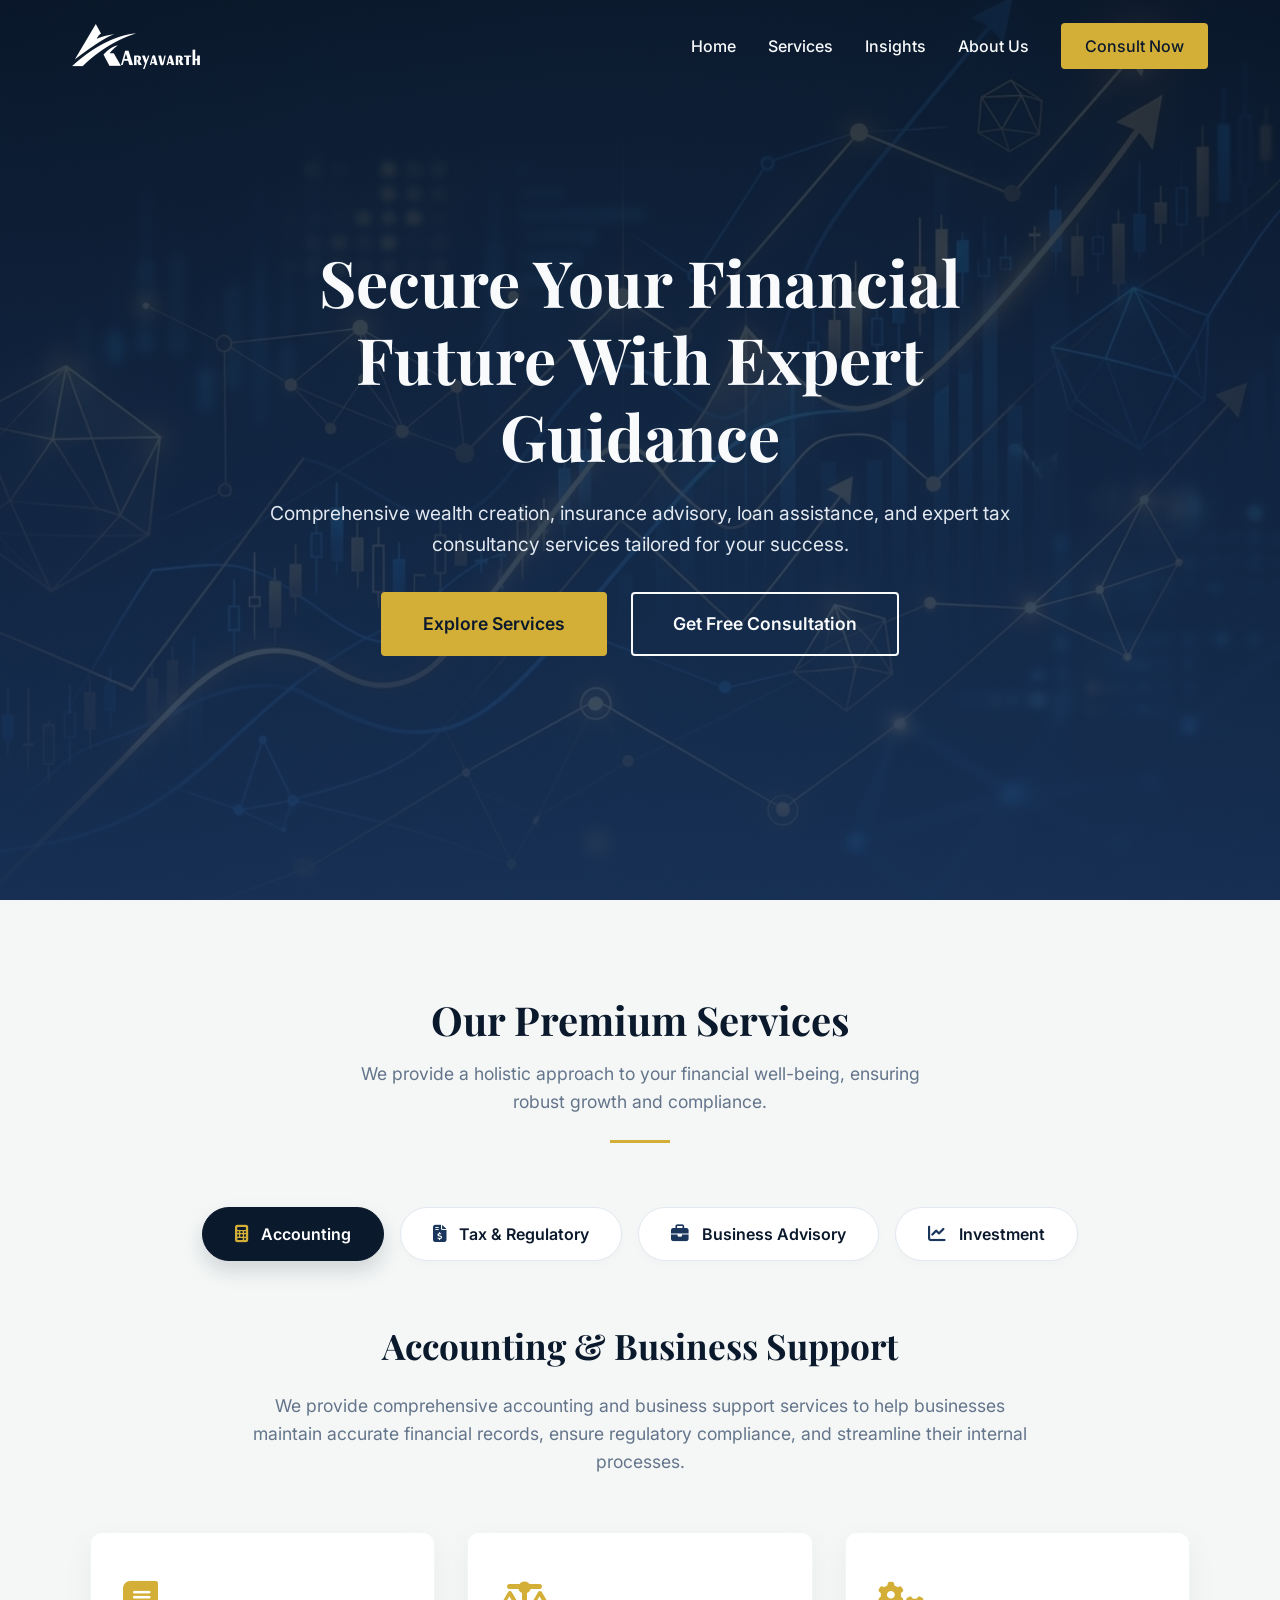
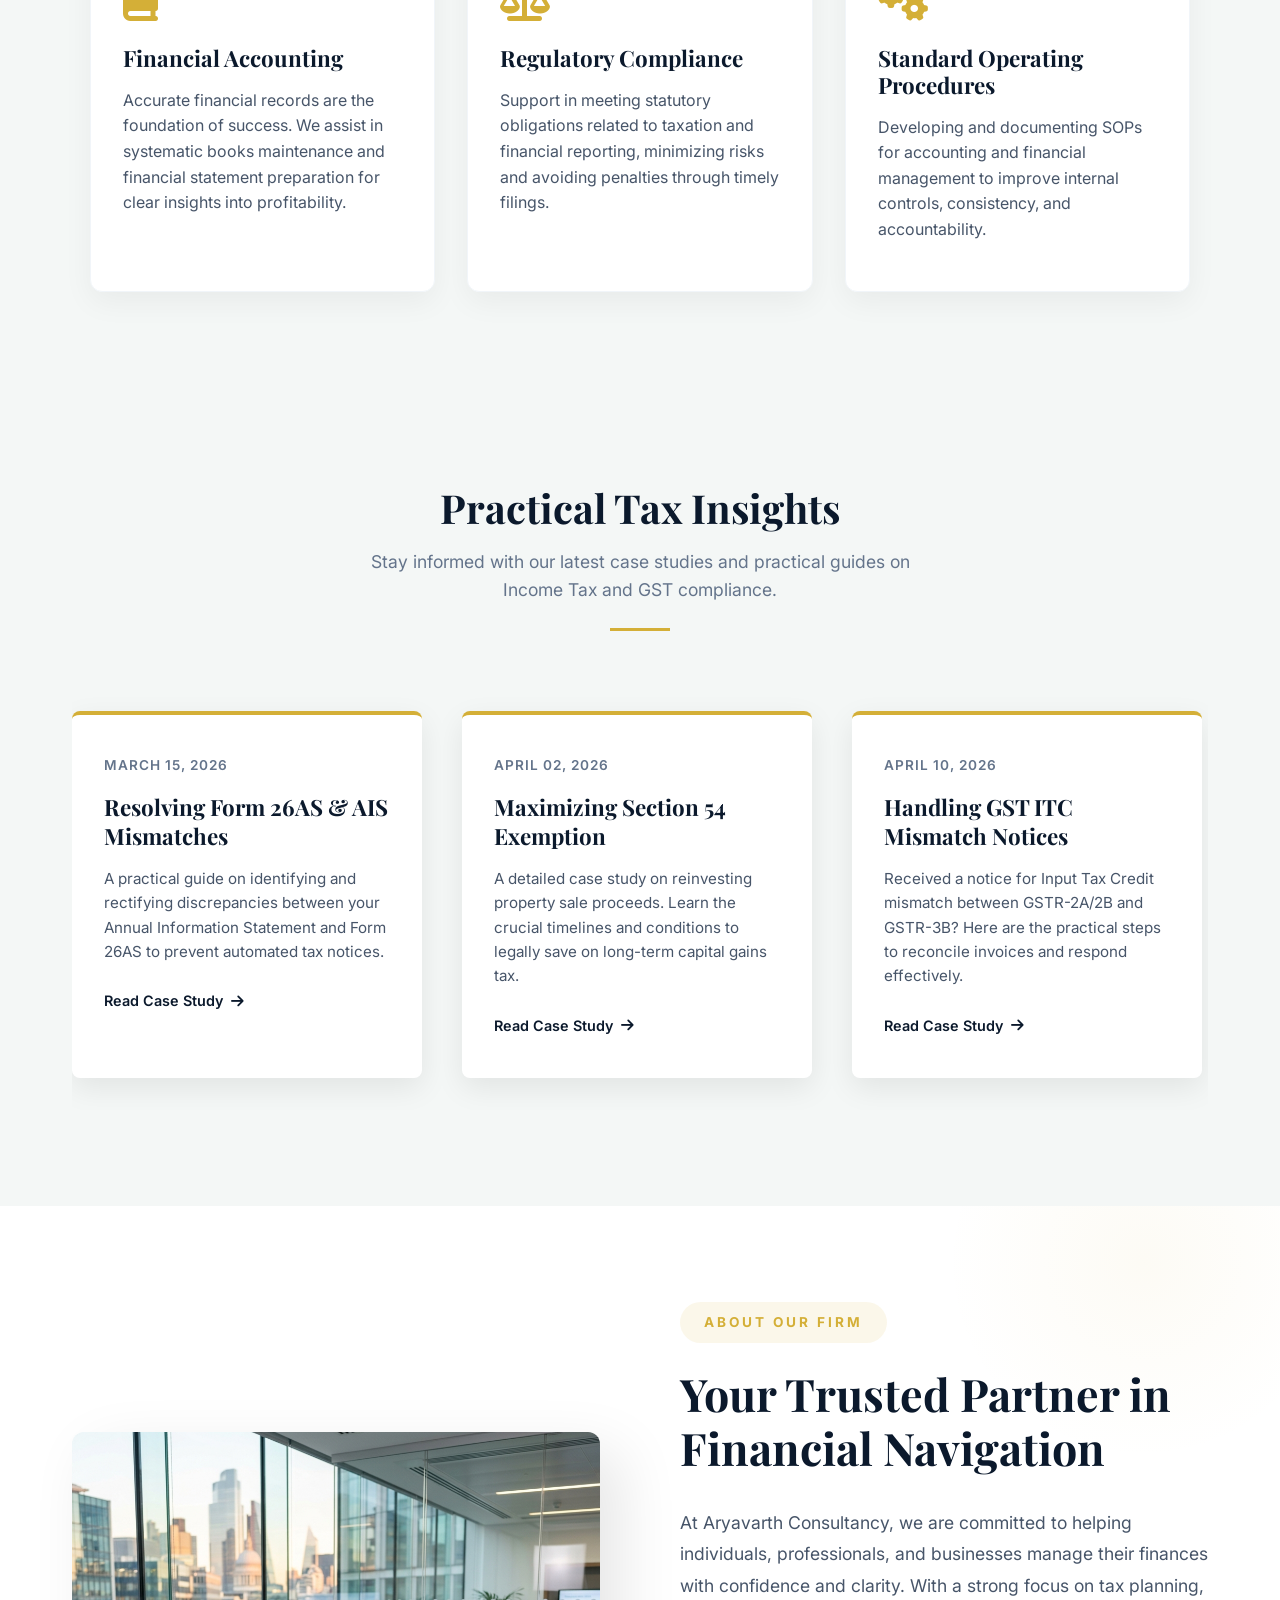
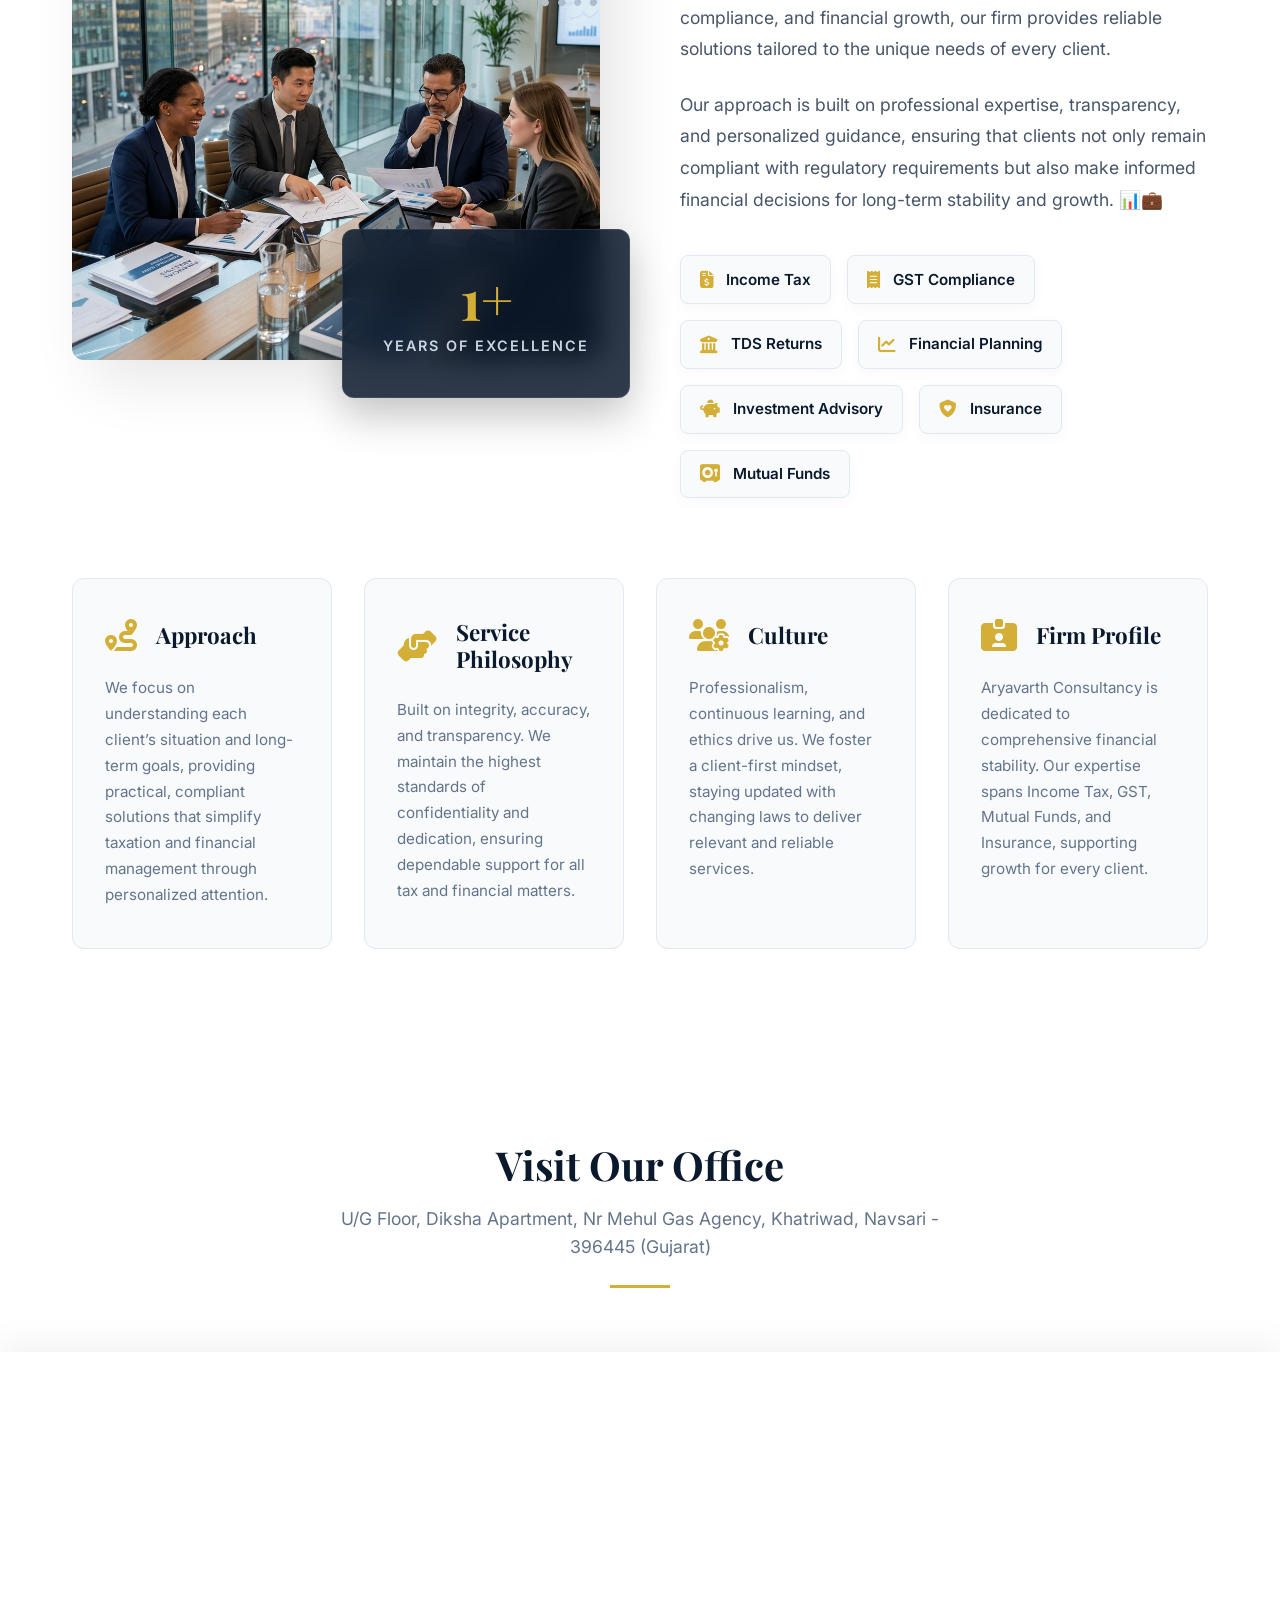
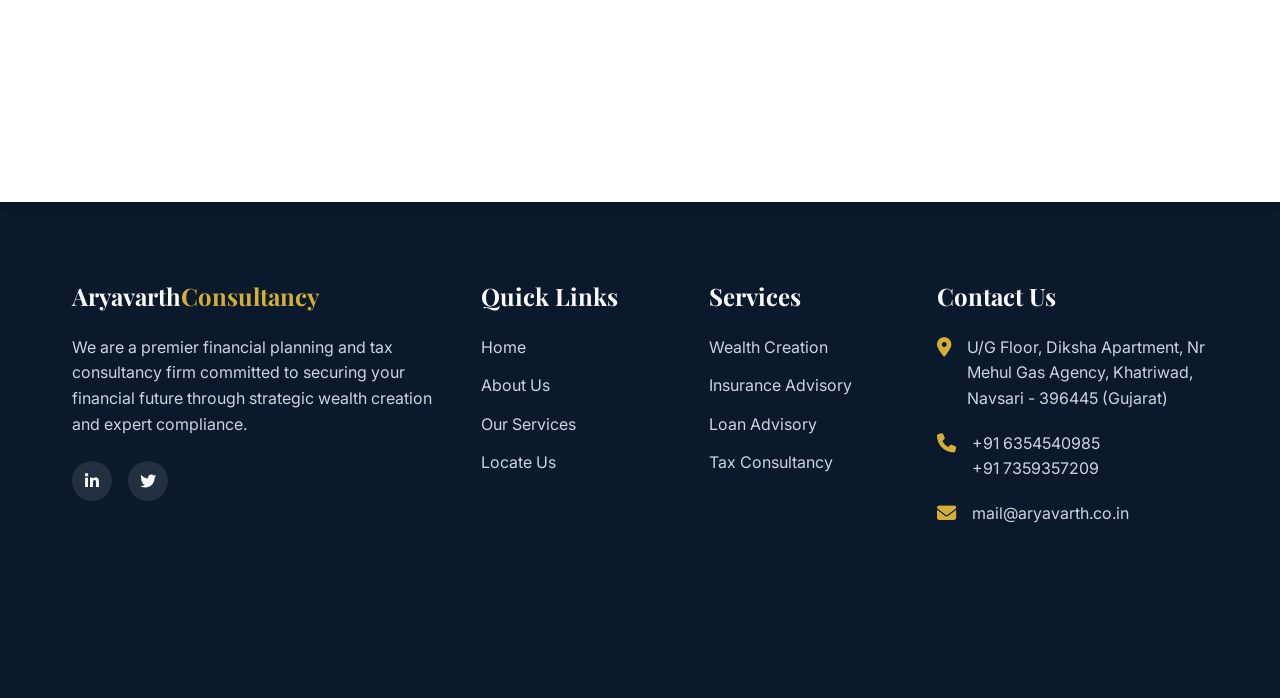
==== index.html @ e41b0fa5 "Add files via upload" ====
<!DOCTYPE html>
<html lang="en">
<head>
    <meta charset="UTF-8">
    <meta name="viewport" content="width=device-width, initial-scale=1.0">
    <meta name="description" content="Professional Financial Planning and Tax Consultancy Firm. We provide wealth creation, insurance advisory, loan advisory, and tax consultancy services.">
    <title>Aryavarth Financial & Tax Consultancy</title>
    <link rel="stylesheet" href="styles.css">
    <!-- FontAwesome for Icons -->
    <link rel="stylesheet" href="https://cdnjs.cloudflare.com/ajax/libs/font-awesome/6.4.0/css/all.min.css">
</head>
<body>

    <!-- Header & Navigation -->
    <header>
        <div class="container nav-container">
            <a href="#" class="logo">
                <img src="logo-white.png" alt="Aryavarth Consultancy Logo">
            </a>
            
            <div class="hamburger">
                <i class="fa-solid fa-bars"></i>
            </div>
            
            <ul class="nav-links">
                <li><a href="#home">Home</a></li>
                <li><a href="#services">Services</a></li>
                <li><a href="#blogs">Insights</a></li>
                <li><a href="#about">About Us</a></li>
                <li><a href="#contact" class="cta-btn">Consult Now</a></li>
            </ul>
        </div>
    </header>

    <!-- Hero Section -->
    <section id="home" class="hero">
        <div class="container">
            <div class="hero-content">
                <h1>Secure Your Financial Future With Expert Guidance</h1>
                <p>Comprehensive wealth creation, insurance advisory, loan assistance, and expert tax consultancy services tailored for your success.</p>
                <div class="hero-buttons">
                    <a href="#services" class="btn-primary">Explore Services</a>
                    <a href="https://wa.me/917359357209" target="_blank" class="btn-secondary">Get Free Consultation</a>
                </div>
            </div>
        </div>
    </section>

    <!-- Services Section -->
    <section id="services">
        <div class="container">
            <div class="section-title reveal">
                <h2>Our Premium Services</h2>
                <p>We provide a holistic approach to your financial well-being, ensuring robust growth and compliance.</p>
                <div class="title-line"></div>
            </div>
            
            <div class="services-tabs-container reveal">
                <div class="services-tabs-header">
                    <button class="tab-btn active" data-tab="accounting">
                        <i class="fa-solid fa-calculator"></i>
                        <span>Accounting</span>
                    </button>
                    <button class="tab-btn" data-tab="tax">
                        <i class="fa-solid fa-file-invoice-dollar"></i>
                        <span>Tax & Regulatory</span>
                    </button>
                    <button class="tab-btn" data-tab="advisory">
                        <i class="fa-solid fa-briefcase"></i>
                        <span>Business Advisory</span>
                    </button>
                    <button class="tab-btn" data-tab="investment">
                        <i class="fa-solid fa-chart-line"></i>
                        <span>Investment</span>
                    </button>
                </div>

                <div class="services-tabs-content">
                    <!-- Tab 1: Accounting -->
                    <div class="tab-panel active" id="accounting">
                        <div class="panel-header">
                            <h3>Accounting & Business Support</h3>
                            <p>We provide comprehensive accounting and business support services to help businesses maintain accurate financial records, ensure regulatory compliance, and streamline their internal processes.</p>
                        </div>
                        <div class="sub-services-grid">
                            <div class="sub-service-card">
                                <i class="fa-solid fa-book"></i>
                                <h4>Financial Accounting</h4>
                                <p>Accurate financial records are the foundation of success. We assist in systematic books maintenance and financial statement preparation for clear insights into profitability.</p>
                            </div>
                            <div class="sub-service-card">
                                <i class="fa-solid fa-scale-balanced"></i>
                                <h4>Regulatory Compliance</h4>
                                <p>Support in meeting statutory obligations related to taxation and financial reporting, minimizing risks and avoiding penalties through timely filings.</p>
                            </div>
                            <div class="sub-service-card">
                                <i class="fa-solid fa-gears"></i>
                                <h4>Standard Operating Procedures</h4>
                                <p>Developing and documenting SOPs for accounting and financial management to improve internal controls, consistency, and accountability.</p>
                            </div>
                        </div>
                    </div>

                    <!-- Tab 2: Tax -->
                    <div class="tab-panel" id="tax">
                        <div class="panel-header">
                            <h3>Tax and Regulatory Support</h3>
                            <p>We help individuals and businesses navigate the complexities of tax laws and compliance requirements, ensuring you remain compliant while optimizing your tax positions.</p>
                        </div>
                        <div class="sub-services-grid">
                            <div class="sub-service-card">
                                <i class="fa-solid fa-globe"></i>
                                <h4>Tax Advisory</h4>
                                <p>Expert guidance on Domestic and International tax matters, focusing on tax-efficient structuring and minimizing regulatory risks.</p>
                            </div>
                            <div class="sub-service-card">
                                <i class="fa-solid fa-list-check"></i>
                                <h4>Compliance Services</h4>
                                <p>Full management of tax registrations, return filings, and documentation to ensure you stay aligned with evolving statutory requirements.</p>
                            </div>
                            <div class="sub-service-card">
                                <i class="fa-solid fa-receipt"></i>
                                <h4>Goods and Services Tax</h4>
                                <p>End-to-end GST support including registration, regular filings, reconciliation, and representation for complete peace of mind.</p>
                            </div>
                        </div>
                    </div>

                    <!-- Tab 3: Advisory -->
                    <div class="tab-panel" id="advisory">
                        <div class="panel-header">
                            <h3>Business Advisory</h3>
                            <p>Strategic guidance and regulatory support designed to help entrepreneurs and organizations make informed decisions at every stage of growth.</p>
                        </div>
                        <div class="sub-services-grid">
                            <div class="sub-service-card">
                                <i class="fa-solid fa-building"></i>
                                <h4>Corporate Advisory</h4>
                                <p>Assistance in business formation, corporate structuring, and expansions ensuring actions align with legal and governance standards.</p>
                            </div>
                            <div class="sub-service-card">
                                <i class="fa-solid fa-magnifying-glass-chart"></i>
                                <h4>Due Diligence</h4>
                                <p>Detailed reviews of financial, legal, and operational aspects before major transactions to identify potential risks and transparency.</p>
                            </div>
                            <div class="sub-service-card">
                                <i class="fa-solid fa-signature"></i>
                                <h4>Secretarial Compliance</h4>
                                <p>Management of statutory registers, resolutions, and filings with regulatory authorities to maintain high governance standards.</p>
                            </div>
                        </div>
                    </div>

                    <!-- Tab 4: Investment -->
                    <div class="tab-panel" id="investment">
                        <div class="panel-header">
                            <h3>Investment Advisory</h3>
                            <p>Building long-term wealth through structured, diversified strategies based on your financial goals, risk appetite, and investment horizon.</p>
                        </div>
                        <div class="sub-services-grid">
                            <div class="sub-service-card">
                                <i class="fa-solid fa-compass"></i>
                                <h4>Financial Planning</h4>
                                <p>Development of a stable financial roadmap balancing income, savings, and investments for long-term security.</p>
                            </div>
                            <div class="sub-service-card">
                                <i class="fa-solid fa-chart-pie"></i>
                                <h4>Mutual Fund Advisory</h4>
                                <p>Guidance in selecting suitable mutual fund schemes with ongoing portfolio monitoring and periodic reviews for alignment.</p>
                            </div>
                            <div class="sub-service-card">
                                <i class="fa-solid fa-shield-halved"></i>
                                <h4>Insurance Advisory</h4>
                                <p>Selection of life, health, and general insurance solutions as essential components of a comprehensive protection plan.</p>
                            </div>
                        </div>
                    </div>
                </div>
            </div>
        </div>
    </section>

    <!-- Blogs / Insights Section -->
    <section id="blogs" style="background-color: var(--bg-light);">
        <div class="container">
            <div class="section-title reveal">
                <h2>Practical Tax Insights</h2>
                <p>Stay informed with our latest case studies and practical guides on Income Tax and GST compliance.</p>
                <div class="title-line"></div>
            </div>
            
            <div class="carousel-container">
                <div class="carousel-track">
                    <!-- Set 1 -->
                    <div class="blog-card">
                        <div class="blog-date">March 15, 2026</div>
                        <h3>Resolving Form 26AS & AIS Mismatches</h3>
                        <p>A practical guide on identifying and rectifying discrepancies between your Annual Information Statement and Form 26AS to prevent automated tax notices.</p>
                        <a href="blog-26as.html" class="read-more">Read Case Study <i class="fa-solid fa-arrow-right"></i></a>
                    </div>
                    <div class="blog-card">
                        <div class="blog-date">April 02, 2026</div>
                        <h3>Maximizing Section 54 Exemption</h3>
                        <p>A detailed case study on reinvesting property sale proceeds. Learn the crucial timelines and conditions to legally save on long-term capital gains tax.</p>
                        <a href="blog-sec54.html" class="read-more">Read Case Study <i class="fa-solid fa-arrow-right"></i></a>
                    </div>
                    <div class="blog-card">
                        <div class="blog-date">April 10, 2026</div>
                        <h3>Handling GST ITC Mismatch Notices</h3>
                        <p>Received a notice for Input Tax Credit mismatch between GSTR-2A/2B and GSTR-3B? Here are the practical steps to reconcile invoices and respond effectively.</p>
                        <a href="blog-gst.html" class="read-more">Read Case Study <i class="fa-solid fa-arrow-right"></i></a>
                    </div>
                    <div class="blog-card">
                        <div class="blog-date">April 14, 2026</div>
                        <h3>New Tax Regime vs Old Tax Regime</h3>
                        <p>With the recent updates to tax slabs, find out whether switching to the New Tax Regime is beneficial for your specific income level and investments.</p>
                        <a href="blog-regime.html" class="read-more">Read Case Study <i class="fa-solid fa-arrow-right"></i></a>
                    </div>
                    <div class="blog-card">
                        <div class="blog-date">April 16, 2026</div>
                        <h3>Claiming TDS Refund (No Taxable Income)</h3>
                        <p>Did the bank deduct TDS on your FDs even though your total income is below the exemption limit? Learn how to file your ITR and claim your refund seamlessly.</p>
                        <a href="blog-tds.html" class="read-more">Read Case Study <i class="fa-solid fa-arrow-right"></i></a>
                    </div>

                    <!-- Set 2 (Duplicated for seamless loop) -->
                    <div class="blog-card">
                        <div class="blog-date">March 15, 2026</div>
                        <h3>Resolving Form 26AS & AIS Mismatches</h3>
                        <p>A practical guide on identifying and rectifying discrepancies between your Annual Information Statement and Form 26AS to prevent automated tax notices.</p>
                        <a href="blog-26as.html" class="read-more">Read Case Study <i class="fa-solid fa-arrow-right"></i></a>
                    </div>
                    <div class="blog-card">
                        <div class="blog-date">April 02, 2026</div>
                        <h3>Maximizing Section 54 Exemption</h3>
                        <p>A detailed case study on reinvesting property sale proceeds. Learn the crucial timelines and conditions to legally save on long-term capital gains tax.</p>
                        <a href="blog-sec54.html" class="read-more">Read Case Study <i class="fa-solid fa-arrow-right"></i></a>
                    </div>
                    <div class="blog-card">
                        <div class="blog-date">April 10, 2026</div>
                        <h3>Handling GST ITC Mismatch Notices</h3>
                        <p>Received a notice for Input Tax Credit mismatch between GSTR-2A/2B and GSTR-3B? Here are the practical steps to reconcile invoices and respond effectively.</p>
                        <a href="blog-gst.html" class="read-more">Read Case Study <i class="fa-solid fa-arrow-right"></i></a>
                    </div>
                    <div class="blog-card">
                        <div class="blog-date">April 14, 2026</div>
                        <h3>New Tax Regime vs Old Tax Regime</h3>
                        <p>With the recent updates to tax slabs, find out whether switching to the New Tax Regime is beneficial for your specific income level and investments.</p>
                        <a href="blog-regime.html" class="read-more">Read Case Study <i class="fa-solid fa-arrow-right"></i></a>
                    </div>
                    <div class="blog-card">
                        <div class="blog-date">April 16, 2026</div>
                        <h3>Claiming TDS Refund (No Taxable Income)</h3>
                        <p>Did the bank deduct TDS on your FDs even though your total income is below the exemption limit? Learn how to file your ITR and claim your refund seamlessly.</p>
                        <a href="blog-tds.html" class="read-more">Read Case Study <i class="fa-solid fa-arrow-right"></i></a>
                    </div>
                </div>
            </div>
        </div>
    </section>

    <!-- About Section -->
    <section id="about" class="about">
        <div class="container">
            <div class="about-container">
                <div class="about-image reveal">
                    <img src="about-img.png" alt="Aryavarth Consultancy Meeting">
                    <div class="about-experience glass-effect">
                        <span class="exp-number" data-target="5">0+</span>
                        <span class="exp-text">Years of Excellence</span>
                    </div>
                </div>
                
                <div class="about-content reveal" style="transition-delay: 0.2s;">
                    <div class="mission-label">About Our Firm</div>
                    <h2>Your Trusted Partner in Financial Navigation</h2>
                    <p>At Aryavarth Consultancy, we are committed to helping individuals, professionals, and businesses manage their finances with confidence and clarity. With a strong focus on tax planning, compliance, and financial growth, our firm provides reliable solutions tailored to the unique needs of every client.</p>
                    
                    <p>Our approach is built on professional expertise, transparency, and personalized guidance, ensuring that clients not only remain compliant with regulatory requirements but also make informed financial decisions for long-term stability and growth. 📊💼</p>
                    
                    <div class="about-specializations">
                        <span class="spec-tag"><i class="fa-solid fa-file-invoice-dollar"></i> Income Tax</span>
                        <span class="spec-tag"><i class="fa-solid fa-receipt"></i> GST Compliance</span>
                        <span class="spec-tag"><i class="fa-solid fa-building-columns"></i> TDS Returns</span>
                        <span class="spec-tag"><i class="fa-solid fa-chart-line"></i> Financial Planning</span>
                        <span class="spec-tag"><i class="fa-solid fa-piggy-bank"></i> Investment Advisory</span>
                        <span class="spec-tag"><i class="fa-solid fa-shield-heart"></i> Insurance</span>
                        <span class="spec-tag"><i class="fa-solid fa-vault"></i> Mutual Funds</span>
                    </div>
                </div>
            </div>

            <!-- New 4-Pillar Pillars Grid -->
            <div class="about-pillars grid reveal">
                <div class="pillar-card">
                    <div class="pillar-header">
                        <i class="fa-solid fa-route"></i>
                        <h3>Approach</h3>
                    </div>
                    <p>We focus on understanding each client’s situation and long-term goals, providing practical, compliant solutions that simplify taxation and financial management through personalized attention.</p>
                </div>
                <div class="pillar-card">
                    <div class="pillar-header">
                        <i class="fa-solid fa-handshake-angle"></i>
                        <h3>Service Philosophy</h3>
                    </div>
                    <p>Built on integrity, accuracy, and transparency. We maintain the highest standards of confidentiality and dedication, ensuring dependable support for all tax and financial matters.</p>
                </div>
                <div class="pillar-card">
                    <div class="pillar-header">
                        <i class="fa-solid fa-users-gear"></i>
                        <h3>Culture</h3>
                    </div>
                    <p>Professionalism, continuous learning, and ethics drive us. We foster a client-first mindset, staying updated with changing laws to deliver relevant and reliable services.</p>
                </div>
                <div class="pillar-card">
                    <div class="pillar-header">
                        <i class="fa-solid fa-id-card-clip"></i>
                        <h3>Firm Profile</h3>
                    </div>
                    <p>Aryavarth Consultancy is dedicated to comprehensive financial stability. Our expertise spans Income Tax, GST, Mutual Funds, and Insurance, supporting growth for every client.</p>
                </div>
            </div>
        </div>
    </section>

    <!-- Map Section -->
    <section id="location" class="map-section">
        <div class="container">
            <div class="section-title reveal">
                <h2>Visit Our Office</h2>
                <p>U/G Floor, Diksha Apartment, Nr Mehul Gas Agency, Khatriwad, Navsari - 396445 (Gujarat)</p>
                <div class="title-line"></div>
            </div>
        </div>
        <div class="map-container reveal">
            <iframe
                src="https://www.google.com/maps/embed?pb=!1m18!1m12!1m3!1d3732.5!2d72.9361052!3d20.9533528!2m3!1f0!2f0!3f0!3m2!1i1024!2i768!4f13.1!3m3!1m2!1s0x3be0f722a81e7ac7%3A0x389d4994167c1cee!2sAryavarth%20Consultancy!5e0!3m2!1sen!2sin!4v1713600000000"
                width="100%"
                height="450"
                style="border:0;"
                allowfullscreen=""
                loading="lazy"
                referrerpolicy="no-referrer-when-downgrade"
                title="Aryavarth Consultancy Office Location">
            </iframe>
        </div>
    </section>

    <!-- Footer & Contact -->
    <footer id="contact">
        <div class="container">
            <div class="footer-grid">
                <div class="footer-col reveal">
                    <h3>Aryavarth<span>Consultancy</span></h3>
                    <p>We are a premier financial planning and tax consultancy firm committed to securing your financial future through strategic wealth creation and expert compliance.</p>
                    <div class="social-links">
                        <a href="https://www.linkedin.com/company/aryavarth-consultancy/" target="_blank"><i class="fa-brands fa-linkedin-in"></i></a>
                        <a href="https://x.com/Aryavarth1002" target="_blank"><i class="fa-brands fa-twitter"></i></a>
                    </div>
                </div>
                
                <div class="footer-col reveal" style="transition-delay: 0.1s;">
                    <h3>Quick Links</h3>
                    <ul class="footer-links">
                        <li><a href="#home">Home</a></li>
                        <li><a href="#about">About Us</a></li>
                        <li><a href="#services">Our Services</a></li>
                        <li><a href="#location">Locate Us</a></li>
                    </ul>
                </div>

                <div class="footer-col reveal" style="transition-delay: 0.2s;">
                    <h3>Services</h3>
                    <ul class="footer-links">
                        <li><a href="#services">Wealth Creation</a></li>
                        <li><a href="#services">Insurance Advisory</a></li>
                        <li><a href="#services">Loan Advisory</a></li>
                        <li><a href="#services">Tax Consultancy</a></li>
                    </ul>
                </div>

                <div class="footer-col reveal" style="transition-delay: 0.3s;">
                    <h3>Contact Us</h3>
                    <ul class="contact-info">
                        <li>
                            <i class="fa-solid fa-location-dot"></i>
                            <span>U/G Floor, Diksha Apartment, Nr Mehul Gas Agency, Khatriwad, Navsari - 396445 (Gujarat)</span>
                        </li>
                        <li>
                            <i class="fa-solid fa-phone"></i>
                            <span>+91 6354540985<br>+91 7359357209</span>
                        </li>
                        <li>
                            <i class="fa-solid fa-envelope"></i>
                            <span>mail@aryavarth.co.in</span>
                        </li>
                    </ul>
                </div>
            </div>
            
            <div class="footer-bottom reveal">
                <p>&copy; 2026 Aryavarth Financial & Tax Consultancy. All rights reserved.</p>
            </div>
        </div>
    </footer>

    <script src="script.js"></script>
</body>
</html>
---- styles.css ----
@import url('https://fonts.googleapis.com/css2?family=Inter:wght@300;400;500;600;700&family=Playfair+Display:ital,wght@0,400;0,600;0,700;1,400&display=swap');

:root {
  --primary-color: #0B192C; /* Deep Navy */
  --secondary-color: #1A365D; /* Lighter Navy */
  --accent-color: #D4AF37; /* Rich Gold */
  --accent-hover: #F3E5AB; /* Light Gold */
  --text-dark: #333333;
  --text-light: #F8FAFC;
  --bg-light: #F4F7F6;
  --bg-card: rgba(255, 255, 255, 0.95);
  
  --font-main: 'Inter', sans-serif;
  --font-heading: 'Playfair Display', serif;
  
  --transition: all 0.3s ease;
  --box-shadow: 0 10px 30px rgba(0, 0, 0, 0.08);
}

* {
  margin: 0;
  padding: 0;
  box-sizing: border-box;
}

html {
  scroll-behavior: smooth;
  font-size: 16px;
}

body {
  font-family: var(--font-main);
  color: var(--text-dark);
  background-color: var(--bg-light);
  line-height: 1.6;
  overflow-x: hidden;
}

h1, h2, h3, h4, h5, h6 {
  font-family: var(--font-heading);
  font-weight: 700;
  line-height: 1.2;
}

a {
  text-decoration: none;
  color: inherit;
  transition: var(--transition);
}

ul {
  list-style: none;
}

.container {
  width: 100%;
  max-width: 1200px;
  margin: 0 auto;
  padding: 0 2rem;
}

/* --- Header & Navigation --- */
header {
  position: fixed;
  top: 0;
  left: 0;
  width: 100%;
  padding: 1.5rem 0;
  z-index: 1000;
  transition: var(--transition);
  background-color: transparent;
}

header.scrolled {
  background-color: rgba(11, 25, 44, 0.95);
  backdrop-filter: blur(10px);
  padding: 1rem 0;
  box-shadow: 0 4px 20px rgba(0,0,0,0.1);
}

.nav-container {
  display: flex;
  justify-content: space-between;
  align-items: center;
}

.logo {
  display: flex;
  align-items: center;
}

.logo img {
  height: 45px;
  width: auto;
  object-fit: contain;
  transition: var(--transition);
}

.nav-links {
  display: flex;
  gap: 2rem;
}

.nav-links a {
  color: var(--text-light);
  font-weight: 500;
  font-size: 1rem;
  position: relative;
}

.nav-links a::after {
  content: '';
  position: absolute;
  bottom: -5px;
  left: 0;
  width: 0%;
  height: 2px;
  background-color: var(--accent-color);
  transition: var(--transition);
}

.nav-links a:hover::after {
  width: 100%;
}

.cta-btn {
  background-color: var(--accent-color);
  color: var(--primary-color) !important;
  padding: 0.8rem 1.5rem;
  border-radius: 4px;
  font-weight: 600;
  transition: var(--transition);
}

.cta-btn:hover {
  background-color: var(--accent-hover);
  transform: translateY(-2px);
  box-shadow: 0 4px 15px rgba(212, 175, 55, 0.4);
}

.cta-btn::after {
  display: none;
}

.hamburger {
  display: none;
  cursor: pointer;
  color: var(--text-light);
  font-size: 1.5rem;
}

/* --- Hero Section --- */
.hero {
  height: 100vh;
  min-height: 600px;
  background: linear-gradient(rgba(11, 25, 44, 0.85), rgba(26, 54, 93, 0.85)), url('hero-bg.png') center/cover no-repeat;
  display: flex;
  align-items: center;
  position: relative;
  overflow: hidden;
}

.hero-content {
  text-align: center;
  max-width: 800px;
  margin: 0 auto;
  color: var(--text-light);
}

.hero-content h1 {
  font-size: 4rem;
  margin-bottom: 1.5rem;
  animation: slideUp 1s ease forwards;
  opacity: 0;
}

.hero-content p {
  font-size: 1.2rem;
  margin-bottom: 2rem;
  color: #E2E8F0;
  animation: slideUp 1s ease 0.3s forwards;
  opacity: 0;
}

.hero-buttons {
  display: flex;
  gap: 1.5rem;
  justify-content: center;
  animation: slideUp 1s ease 0.6s forwards;
  opacity: 0;
}

.btn-primary {
  background-color: var(--accent-color);
  color: var(--primary-color);
  padding: 1rem 2.5rem;
  border-radius: 4px;
  font-weight: 600;
  font-size: 1.1rem;
  transition: var(--transition);
  border: 2px solid var(--accent-color);
}

.btn-primary:hover {
  background-color: transparent;
  color: var(--accent-color);
}

.btn-secondary {
  background-color: transparent;
  color: var(--text-light);
  padding: 1rem 2.5rem;
  border-radius: 4px;
  font-weight: 600;
  font-size: 1.1rem;
  transition: var(--transition);
  border: 2px solid var(--text-light);
}

.btn-secondary:hover {
  background-color: var(--text-light);
  color: var(--primary-color);
}

/* --- Sections Common --- */
section {
  padding: 6rem 0;
}

.section-title {
  text-align: center;
  margin-bottom: 4rem;
}

.section-title h2 {
  font-size: 2.5rem;
  color: var(--primary-color);
  margin-bottom: 1rem;
}

.section-title p {
  color: #64748B;
  font-size: 1.1rem;
  max-width: 600px;
  margin: 0 auto;
}

.title-line {
  height: 3px;
  width: 60px;
  background-color: var(--accent-color);
  margin: 1.5rem auto 0;
}

/* --- Services Section --- */
.services-grid {
  display: grid;
  grid-template-columns: repeat(auto-fit, minmax(280px, 1fr));
  gap: 2.5rem;
}

.service-card {
  background: var(--bg-card);
  padding: 2.5rem 2rem;
  border-radius: 8px;
  box-shadow: var(--box-shadow);
  transition: var(--transition);
  text-align: center;
  position: relative;
  overflow: hidden;
  z-index: 1;
}

.service-card::before {
  content: '';
  position: absolute;
  top: 0;
  left: 0;
  width: 100%;
  height: 4px;
  background-color: var(--accent-color);
  transform: scaleX(0);
  transform-origin: left;
  transition: transform 0.4s ease;
  z-index: -1;
}

.service-card:hover {
  transform: translateY(-10px);
  box-shadow: 0 15px 40px rgba(0, 0, 0, 0.12);
}

.service-card:hover::before {
  transform: scaleX(1);
}

.service-icon {
  font-size: 3rem;
  color: var(--primary-color);
  margin-bottom: 1.5rem;
  transition: var(--transition);
}

.service-card:hover .service-icon {
  color: var(--accent-color);
}

.service-card h3 {
  font-size: 1.5rem;
  margin-bottom: 1rem;
  color: var(--primary-color);
}

.service-card p {
  color: #475569;
  font-size: 0.95rem;
  margin-bottom: 1.5rem;
}

.read-more {
  color: var(--primary-color);
  font-weight: 600;
  font-size: 0.9rem;
  display: inline-flex;
  align-items: center;
  gap: 0.5rem;
}

.read-more i {
  transition: transform 0.3s ease;
}

.read-more:hover {
  color: var(--accent-color);
}

.read-more:hover i {
  transform: translateX(5px);
}

/* --- Blogs Carousel --- */
.carousel-container {
  overflow: hidden;
  width: 100%;
  white-space: nowrap;
  padding: 1rem 0 2rem;
}

.carousel-track {
  display: inline-flex;
  gap: 2.5rem;
  animation: scroll 25s linear infinite;
}

.carousel-track:hover {
  animation-play-state: paused;
}

@keyframes scroll {
  0% { transform: translateX(0); }
  100% { transform: translateX(calc(-50% - 1.25rem)); }
}

.blog-card {
  background: white;
  padding: 2.5rem 2rem;
  border-radius: 8px;
  box-shadow: var(--box-shadow);
  transition: var(--transition);
  position: relative;
  overflow: hidden;
  border-top: 4px solid var(--accent-color);
  min-width: 350px;
  max-width: 350px;
  white-space: normal;
}

.blog-card:hover {
  transform: translateY(-10px);
  box-shadow: 0 15px 40px rgba(0, 0, 0, 0.12);
}

.blog-date {
  font-size: 0.85rem;
  color: #64748B;
  margin-bottom: 1rem;
  font-weight: 600;
  text-transform: uppercase;
  letter-spacing: 1px;
}

.blog-card h3 {
  font-size: 1.4rem;
  margin-bottom: 1rem;
  color: var(--primary-color);
  line-height: 1.3;
}

.blog-card p {
  color: #475569;
  font-size: 0.95rem;
  margin-bottom: 1.5rem;
}

/* --- About Section --- */
.about {
  background-color: white;
  position: relative;
  overflow: hidden;
}

.about::before {
  content: '';
  position: absolute;
  top: -10%;
  right: -5%;
  width: 400px;
  height: 400px;
  background: radial-gradient(circle, rgba(212, 175, 55, 0.05) 0%, transparent 70%);
  z-index: 0;
}

.about-container {
  display: grid;
  grid-template-columns: 1fr 1fr;
  gap: 5rem;
  align-items: center;
  position: relative;
  z-index: 1;
}

.about-image {
  position: relative;
}

.about-image img {
  width: 100%;
  border-radius: 12px;
  box-shadow: 20px 20px 60px rgba(0,0,0,0.1);
}

.about-experience.glass-effect {
  position: absolute;
  bottom: -30px;
  right: -30px;
  background: rgba(11, 25, 44, 0.85);
  backdrop-filter: blur(15px);
  -webkit-backdrop-filter: blur(15px);
  color: var(--text-light);
  padding: 2.5rem;
  border-radius: 12px;
  text-align: center;
  box-shadow: 0 20px 40px rgba(0, 0, 0, 0.2);
  border: 1px solid rgba(255, 255, 255, 0.1);
  display: flex;
  flex-direction: column;
  gap: 0.5rem;
  z-index: 2;
}

.exp-number {
  font-size: 3.5rem;
  font-family: var(--font-heading);
  color: var(--accent-color);
  font-weight: 700;
  line-height: 1;
}

.exp-text {
  font-size: 0.9rem;
  font-weight: 600;
  text-transform: uppercase;
  letter-spacing: 2px;
  color: #CBD5E1;
}

.about-content h2 {
  font-size: 2.8rem;
  color: var(--primary-color);
  margin-bottom: 2rem;
  line-height: 1.2;
}

.mission-label {
  display: inline-block;
  padding: 0.6rem 1.5rem;
  background-color: rgba(212, 175, 55, 0.1);
  color: var(--accent-color);
  font-weight: 700;
  font-size: 0.85rem;
  text-transform: uppercase;
  letter-spacing: 3px;
  border-radius: 50px;
  margin-bottom: 1.5rem;
}

.about-content p {
  color: #475569;
  margin-bottom: 1.5rem;
  font-size: 1.1rem;
  line-height: 1.8;
}

.about-specializations {
  display: flex;
  flex-wrap: wrap;
  gap: 1rem;
  margin-top: 2.5rem;
}

.spec-tag {
  background: #F8FAFC;
  padding: 0.7rem 1.2rem;
  border-radius: 8px;
  font-size: 0.95rem;
  font-weight: 600;
  color: var(--primary-color);
  box-shadow: 0 4px 15px rgba(0,0,0,0.03);
  display: flex;
  align-items: center;
  gap: 0.8rem;
  border: 1px solid #E2E8F0;
  transition: var(--transition);
}

.spec-tag i {
  color: var(--accent-color);
  font-size: 1.1rem;
}

.spec-tag:hover {
  transform: translateY(-5px);
  box-shadow: 0 10px 25px rgba(0,0,0,0.08);
  border-color: var(--accent-color);
  background-color: white;
}

/* --- Contact/Footer --- */
footer {
  background-color: var(--primary-color);
  color: var(--text-light);
  padding: 5rem 0 2rem;
}

.footer-grid {
  display: grid;
  grid-template-columns: 2fr 1fr 1fr 1.5fr;
  gap: 3rem;
  margin-bottom: 4rem;
}

.footer-col h3 {
  font-family: var(--font-heading);
  font-size: 1.5rem;
  margin-bottom: 1.5rem;
  color: var(--text-light);
}

.footer-col h3 span {
  color: var(--accent-color);
}

.footer-col p {
  color: #CBD5E1;
  margin-bottom: 1.5rem;
}

.social-links {
  display: flex;
  gap: 1rem;
}

.social-links a {
  display: flex;
  align-items: center;
  justify-content: center;
  width: 40px;
  height: 40px;
  background-color: rgba(255, 255, 255, 0.1);
  border-radius: 50%;
  color: var(--text-light);
  transition: var(--transition);
}

.social-links a:hover {
  background-color: var(--accent-color);
  color: var(--primary-color);
}

.footer-links li {
  margin-bottom: 0.8rem;
}

.footer-links a {
  color: #CBD5E1;
  display: inline-flex;
  align-items: center;
  gap: 0.5rem;
}

.footer-links a:hover {
  color: var(--accent-color);
  transform: translateX(5px);
}

.contact-info li {
  display: flex;
  gap: 1rem;
  margin-bottom: 1.2rem;
  color: #CBD5E1;
}

.contact-info i {
  color: var(--accent-color);
  font-size: 1.2rem;
  margin-top: 0.2rem;
}

.footer-bottom {
  text-align: center;
  padding-top: 2rem;
  border-top: 1px solid rgba(255, 255, 255, 0.1);
  color: #94A3B8;
  font-size: 0.9rem;
}

/* --- Animations & Utilities --- */
.reveal {
  opacity: 0;
  transform: translateY(30px);
  transition: all 0.8s ease;
}

.reveal.active {
  opacity: 1;
  transform: translateY(0);
}

@keyframes slideUp {
  0% {
    opacity: 0;
    transform: translateY(40px);
  }
  100% {
    opacity: 1;
    transform: translateY(0);
  }
}

/* --- Responsive Design --- */
@media (max-width: 992px) {
  .hero-content h1 {
    font-size: 3rem;
  }
  .about-container {
    grid-template-columns: 1fr;
  }
  .about-experience {
    right: 20px;
  }
  .footer-grid {
    grid-template-columns: 1fr 1fr;
  }
}

@media (max-width: 768px) {
  .hamburger {
    display: block;
  }
  .nav-links {
    position: fixed;
    top: 0;
    right: -100%;
    width: 250px;
    height: 100vh;
    background-color: var(--primary-color);
    flex-direction: column;
    padding: 6rem 2rem 2rem;
    transition: 0.4s ease;
    box-shadow: -5px 0 15px rgba(0,0,0,0.1);
  }
  .nav-links.active {
    right: 0;
  }
  .hero-content h1 {
    font-size: 2.5rem;
  }
  .hero-buttons {
    flex-direction: column;
  }
  .footer-grid {
    grid-template-columns: 1fr;
  }
}

/* --- About Pillars Expansion --- */
.about-pillars {
  display: grid;
  grid-template-columns: repeat(auto-fit, minmax(250px, 1fr));
  gap: 2rem;
  margin-top: 5rem;
}

.pillar-card {
  background: #F8FAFC;
  padding: 2.5rem 2rem;
  border-radius: 12px;
  border: 1px solid #E2E8F0;
  transition: var(--transition);
}

.pillar-header {
  display: flex;
  align-items: center;
  gap: 1.2rem;
  margin-bottom: 1.5rem;
}

.pillar-header i {
  font-size: 2rem;
  color: var(--accent-color);
}

.pillar-header h3 {
  font-size: 1.4rem;
  color: var(--primary-color);
  margin: 0;
}

.pillar-card p {
  color: #64748B;
  font-size: 0.95rem;
  line-height: 1.7;
}

.pillar-card:hover {
  transform: translateY(-10px);
  background: white;
  box-shadow: 0 20px 40px rgba(0,0,0,0.05);
  border-color: var(--accent-color);
}

/* --- Services Tabbed Switcher --- */
.services-tabs-container {
  max-width: 1100px;
  margin: 0 auto;
}

.services-tabs-header {
  display: flex;
  justify-content: center;
  gap: 1rem;
  margin-bottom: 4rem;
  flex-wrap: wrap;
}

.tab-btn {
  background: white;
  border: 1px solid #E2E8F0;
  padding: 1rem 2rem;
  border-radius: 50px;
  font-family: var(--font-main);
  font-weight: 600;
  font-size: 1rem;
  color: var(--primary-color);
  cursor: pointer;
  transition: var(--transition);
  display: flex;
  align-items: center;
  gap: 0.8rem;
  box-shadow: 0 4px 10px rgba(0,0,0,0.02);
}

.tab-btn i {
  color: var(--secondary-color);
  font-size: 1.1rem;
  transition: var(--transition);
}

.tab-btn:hover {
  border-color: var(--accent-color);
  transform: translateY(-3px);
}

.tab-btn.active {
  background: var(--primary-color);
  color: white;
  border-color: var(--primary-color);
  box-shadow: 0 10px 20px rgba(11, 25, 44, 0.15);
}

.tab-btn.active i {
  color: var(--accent-color);
}

/* Tab Panels */
.tab-panel {
  display: none;
  animation: fadeIn 0.5s ease forwards;
}

.tab-panel.active {
  display: block;
}

@keyframes fadeIn {
  from { opacity: 0; transform: translateY(10px); }
  to { opacity: 1; transform: translateY(0); }
}

.panel-header {
  text-align: center;
  max-width: 800px;
  margin: 0 auto 3.5rem;
}

.panel-header h3 {
  font-size: 2.2rem;
  color: var(--primary-color);
  margin-bottom: 1.5rem;
}

.panel-header p {
  color: #64748B;
  font-size: 1.1rem;
}

.sub-services-grid {
  display: grid;
  grid-template-columns: repeat(auto-fit, minmax(300px, 1fr));
  gap: 2rem;
}

.sub-service-card {
  background: white;
  padding: 3rem 2rem;
  border-radius: 12px;
  box-shadow: 0 10px 30px rgba(0,0,0,0.05);
  transition: var(--transition);
  border: 1px solid #F1F5F9;
  text-align: left;
}

.sub-service-card i {
  font-size: 2.5rem;
  color: var(--accent-color);
  margin-bottom: 1.5rem;
}

.sub-service-card h4 {
  font-size: 1.4rem;
  color: var(--primary-color);
  margin-bottom: 1rem;
}

.sub-service-card p {
  color: #475569;
  font-size: 1rem;
  line-height: 1.6;
}

.sub-service-card:hover {
  transform: translateY(-8px);
  box-shadow: 0 15px 40px rgba(0,0,0,0.1);
  border-color: rgba(212, 175, 55, 0.3);
}

/* Responsive Tabs */
@media (max-width: 768px) {
  .services-tabs-header {
    gap: 0.5rem;
  }
  .tab-btn {
    padding: 0.8rem 1.2rem;
    font-size: 0.9rem;
  }
  .panel-header h3 {
    font-size: 1.8rem;
  }
}

/* --- Map Section --- */
.map-section {
  padding: 6rem 0 0;
  background-color: white;
}

.map-container {
  width: 100%;
  height: 450px;
  position: relative;
  overflow: hidden;
  margin-top: 2rem;
  box-shadow: 0 -10px 30px rgba(0, 0, 0, 0.05);
}

.map-container iframe {
  filter: grayscale(20%) contrast(1.1);
  transition: all 0.5s ease;
}

.map-container:hover iframe {
  filter: grayscale(0%) contrast(1);
}

@media (max-width: 768px) {
  .map-container {
    height: 350px;
  }
}
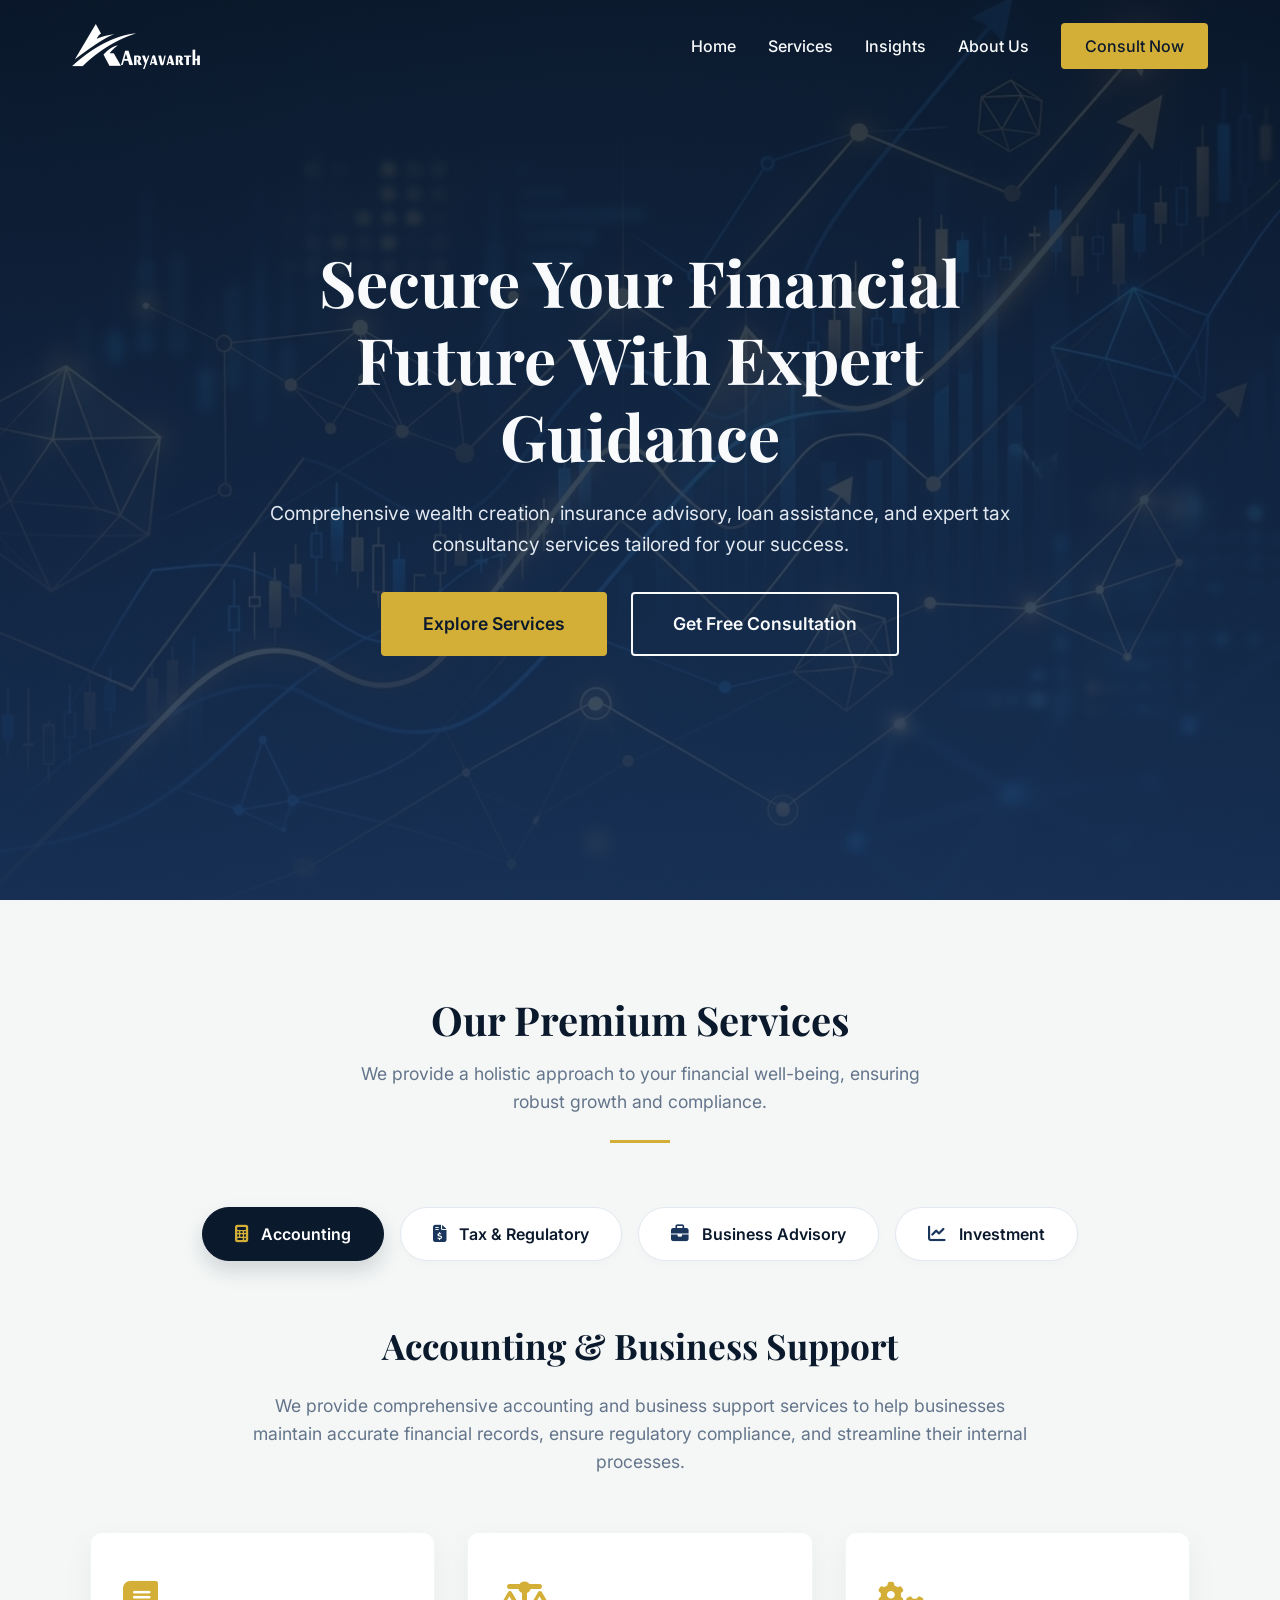
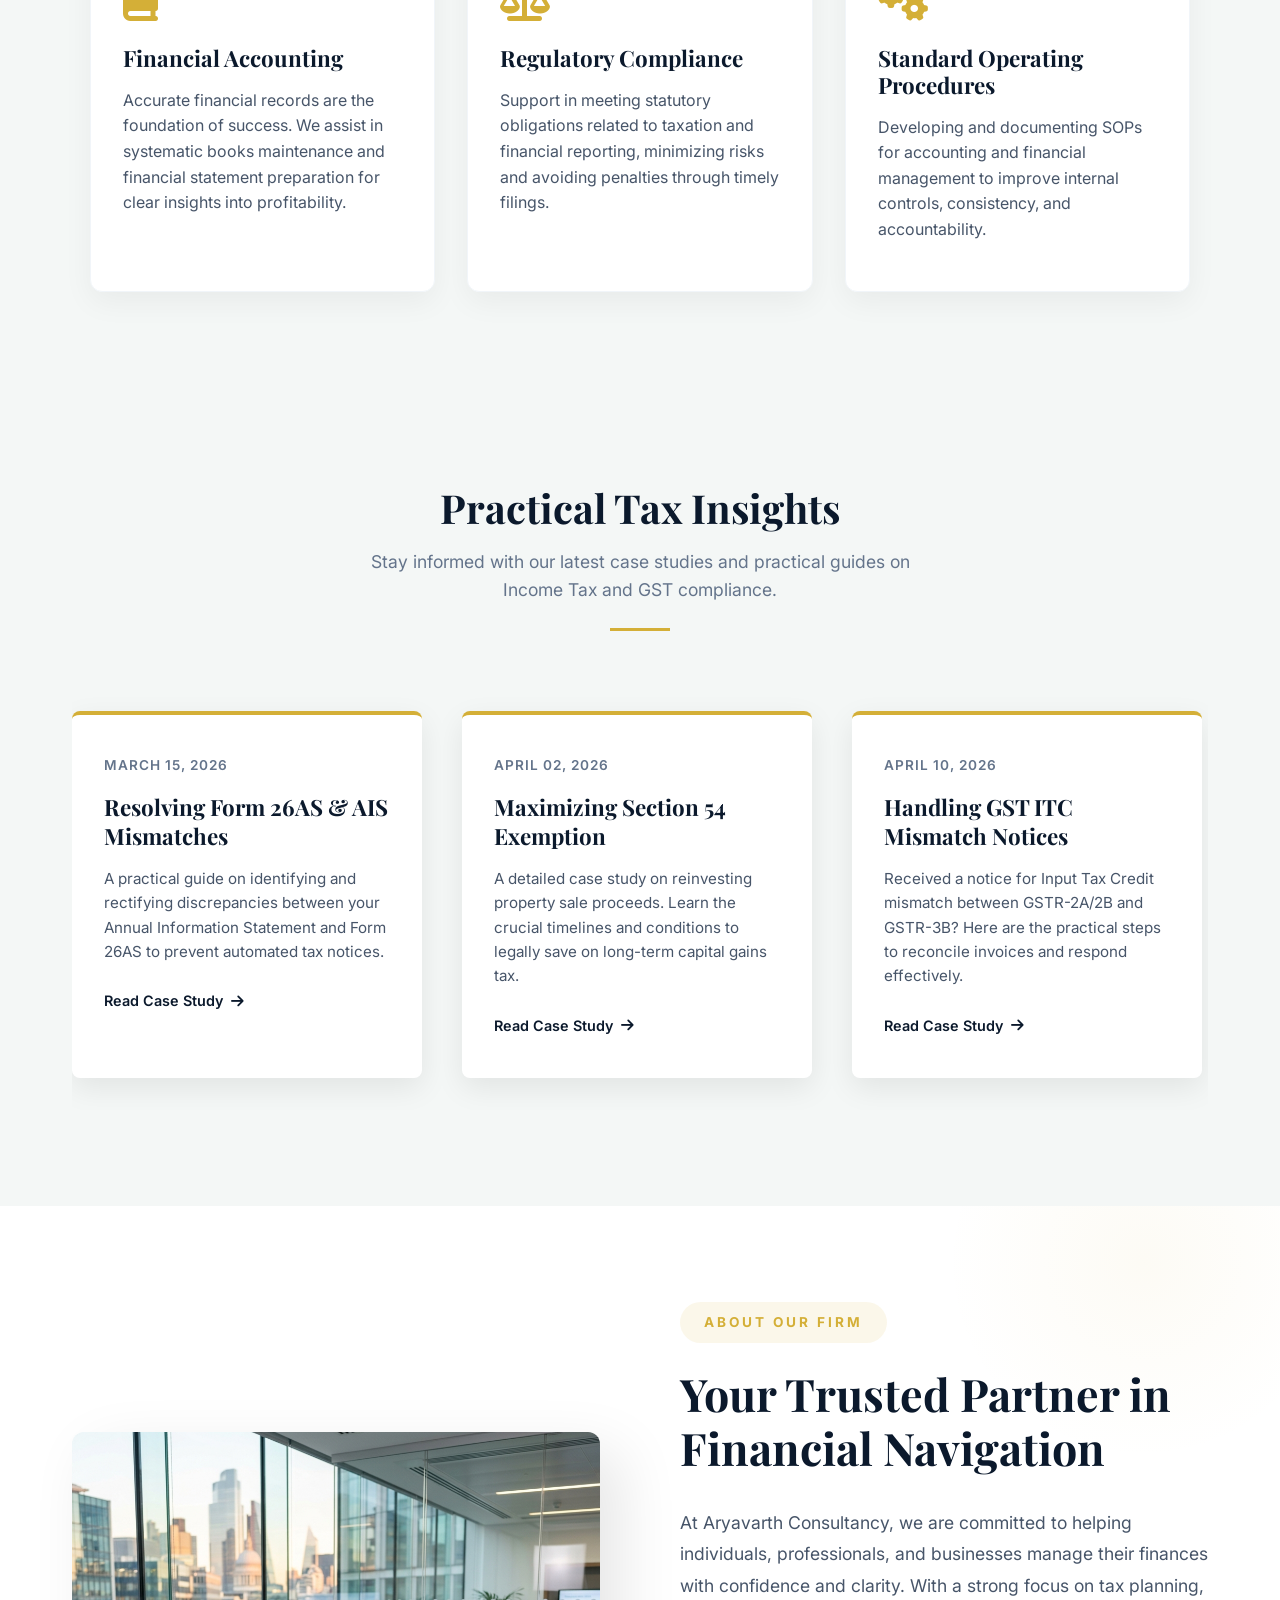
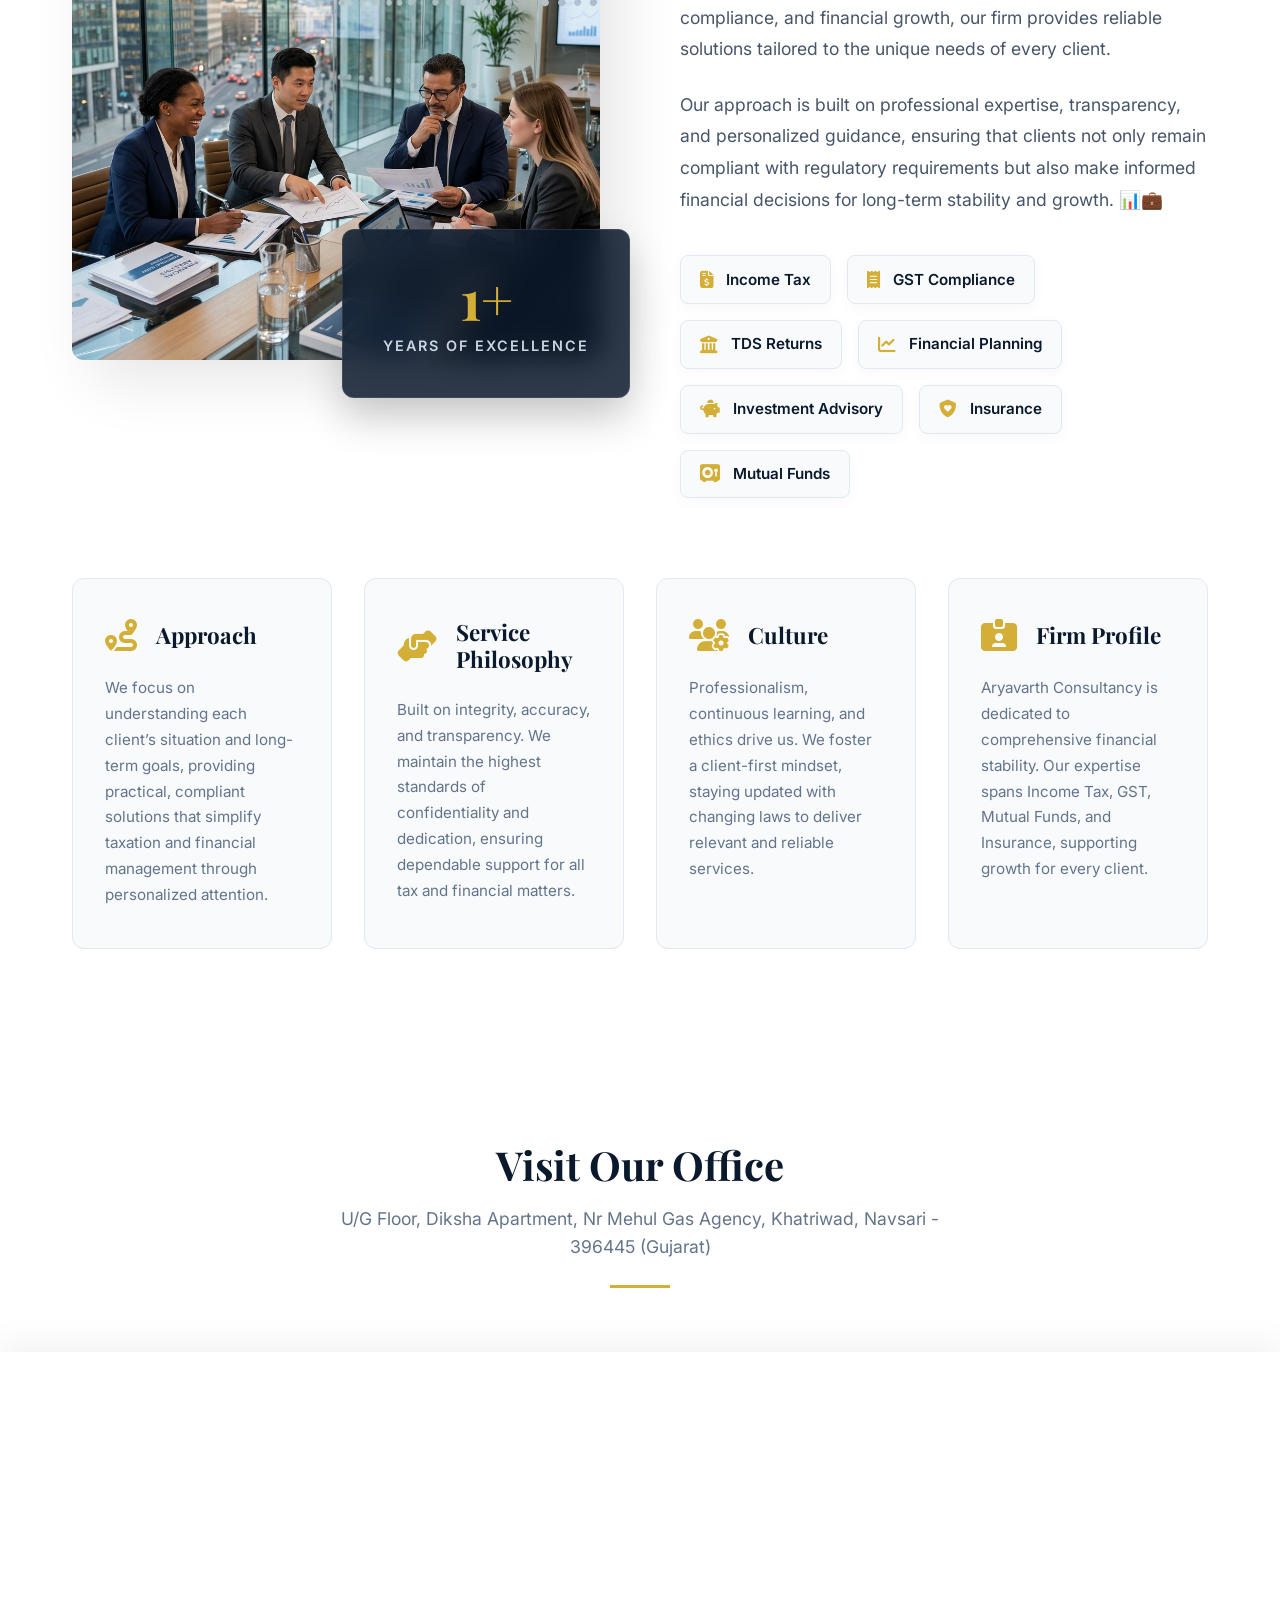
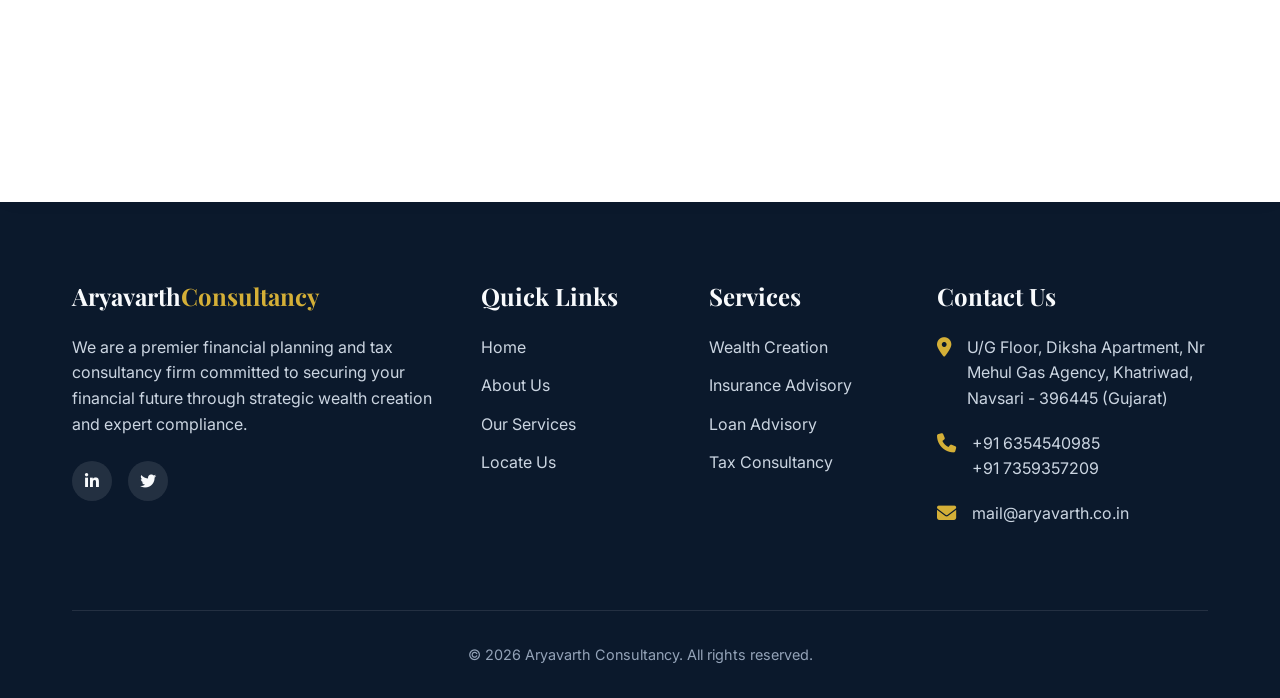
==== commit 6a078283: "Add files via upload" ====
--- a/index.html
+++ b/index.html
@@ -27,7 +27,7 @@
                 <li><a href="#services">Services</a></li>
                 <li><a href="#blogs">Insights</a></li>
                 <li><a href="#about">About Us</a></li>
-                <li><a href="#contact" class="cta-btn">Consult Now</a></li>
+                <li><a href="https://wa.me/917359357209" target="_blank" class="cta-btn">Consult Now</a></li>
             </ul>
         </div>
     </header>
@@ -399,8 +399,8 @@
                 </div>
             </div>
             
-            <div class="footer-bottom reveal">
-                <p>&copy; 2026 Aryavarth Financial & Tax Consultancy. All rights reserved.</p>
+            <div class="footer-bottom">
+                <p>&copy; 2026 Aryavarth Consultancy. All rights reserved.</p>
             </div>
         </div>
     </footer>
